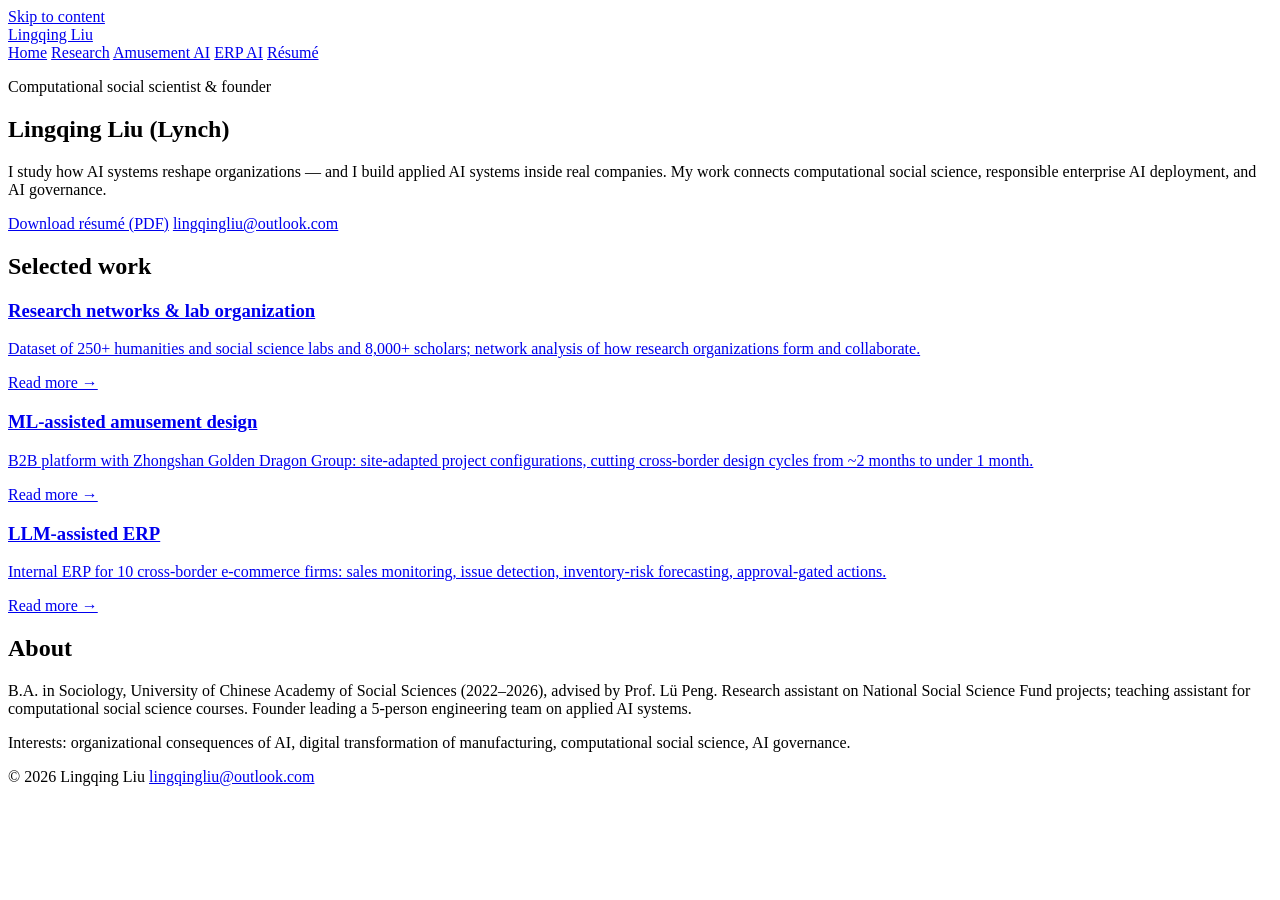
==== index.html @ f0ebb399 "Add initial HTML structure for personal website" ====
<!DOCTYPE html>
<html lang="en">
<head>
  <meta charset="utf-8" />
  <meta name="viewport" content="width=device-width, initial-scale=1" />
  <title>Lingqing Liu — Research & Applied AI</title>
  <meta name="description" content="Lingqing Liu (Lynch) — computational social scientist and founder working on AI governance, organizational consequences of AI, and applied AI systems." />
  <link rel="canonical" href="https://lynchliu-lingqing.github.io/resume/" />
  <meta property="og:type" content="website" />
  <meta property="og:title" content="Lingqing Liu — Research & Applied AI" />
  <meta property="og:description" content="Computational social scientist and founder. AI governance, organizational consequences of AI, applied AI systems." />
  <meta property="og:image" content="https://lynchliu-lingqing.github.io/resume/assets/social-card.png" />
  <meta name="twitter:card" content="summary_large_image" />
  <link rel="icon" type="image/svg+xml" href="assets/favicon.svg" />
  <link rel="stylesheet" href="site.css" />
  <script type="application/ld+json">
  {
    "@context": "https://schema.org",
    "@type": "Person",
    "name": "Lingqing Liu",
    "alternateName": "Lynch",
    "jobTitle": "Computational Social Scientist & Founder",
    "email": "mailto:lingqingliu@outlook.com",
    "url": "https://lynchliu-lingqing.github.io/resume/"
  }
  </script>
</head>
<body>
  <a class="skip-link" href="#main">Skip to content</a>
  <header class="site-header">
    <div class="wrap header-inner">
      <a class="brand" href="./">Lingqing Liu</a>
      <nav class="site-nav" aria-label="Primary">
        <a href="./">Home</a>
        <a href="work/research-networks/">Research</a>
        <a href="work/amusement/">Amusement AI</a>
        <a href="work/erp/">ERP AI</a>
        <a href="assets/Lingqing_Liu_resume.pdf">Résumé</a>
      </nav>
    </div>
  </header>
  <main id="main">
    <section class="hero wrap">
      <p class="kicker">Computational social scientist &amp; founder</p>
      <h1>Lingqing Liu <span class="aka">(Lynch)</span></h1>
      <p class="lede">I study how AI systems reshape organizations — and I build applied AI systems inside real companies. My work connects computational social science, responsible enterprise AI deployment, and AI governance.</p>
      <div class="cta-row">
        <a class="btn" href="assets/Lingqing_Liu_resume.pdf">Download résumé (PDF)</a>
        <a class="btn ghost" href="mailto:lingqingliu@outlook.com">lingqingliu@outlook.com</a>
      </div>
    </section>
    <section class="wrap section">
      <h2>Selected work</h2>
      <div class="cards">
        <a class="card" href="work/research-networks/">
          <h3>Research networks &amp; lab organization</h3>
          <p>Dataset of 250+ humanities and social science labs and 8,000+ scholars; network analysis of how research organizations form and collaborate.</p>
          <span class="card-link">Read more →</span>
        </a>
        <a class="card" href="work/amusement/">
          <h3>ML-assisted amusement design</h3>
          <p>B2B platform with Zhongshan Golden Dragon Group: site-adapted project configurations, cutting cross-border design cycles from ~2 months to under 1 month.</p>
          <span class="card-link">Read more →</span>
        </a>
        <a class="card" href="work/erp/">
          <h3>LLM-assisted ERP</h3>
          <p>Internal ERP for 10 cross-border e-commerce firms: sales monitoring, issue detection, inventory-risk forecasting, approval-gated actions.</p>
          <span class="card-link">Read more →</span>
        </a>
      </div>
    </section>
    <section class="wrap section">
      <h2>About</h2>
      <p>B.A. in Sociology, University of Chinese Academy of Social Sciences (2022–2026), advised by Prof. Lü Peng. Research assistant on National Social Science Fund projects; teaching assistant for computational social science courses. Founder leading a 5-person engineering team on applied AI systems.</p>
      <p>Interests: organizational consequences of AI, digital transformation of manufacturing, computational social science, AI governance.</p>
    </section>
  </main>
  <footer class="site-footer">
    <div class="wrap footer-inner">
      <span>© 2026 Lingqing Liu</span>
      <span><a href="mailto:lingqingliu@outlook.com">lingqingliu@outlook.com</a></span>
    </div>
  </footer>
  <script src="nav.js"></script>
</body>
</html>
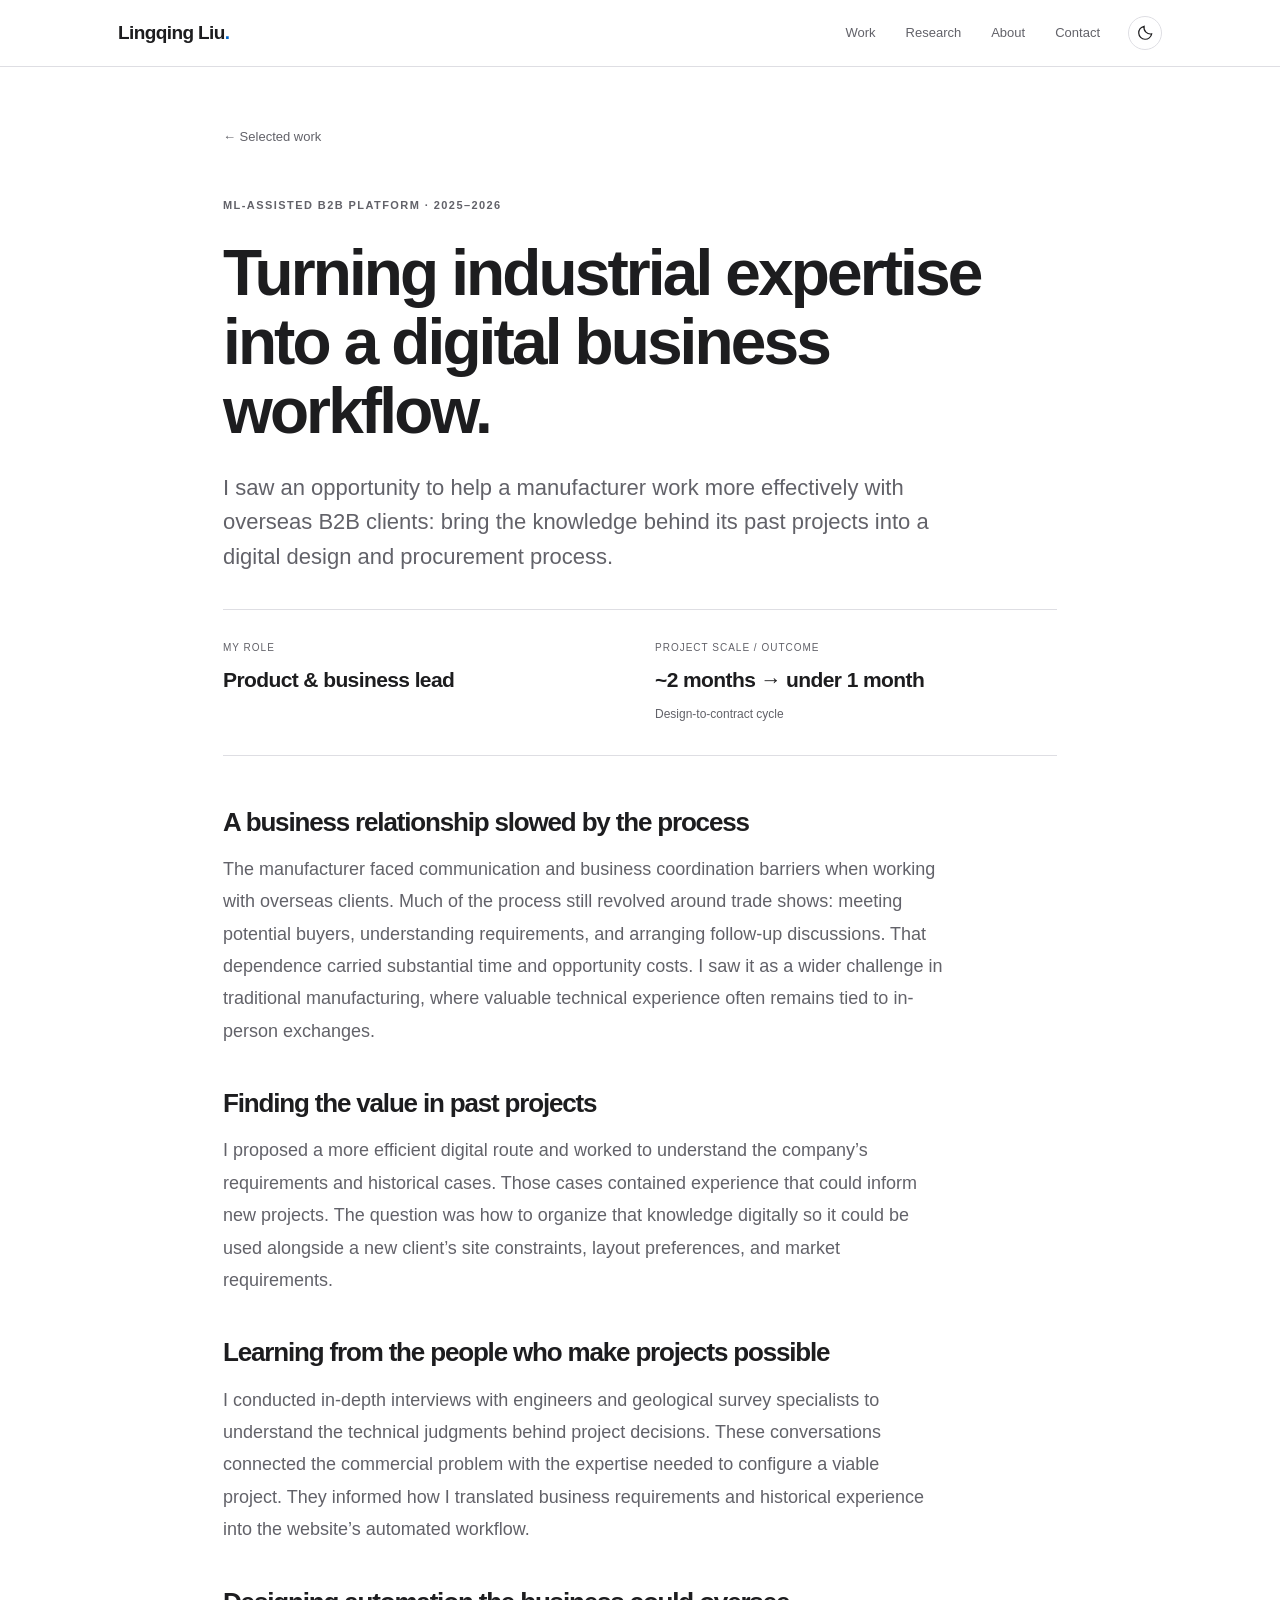
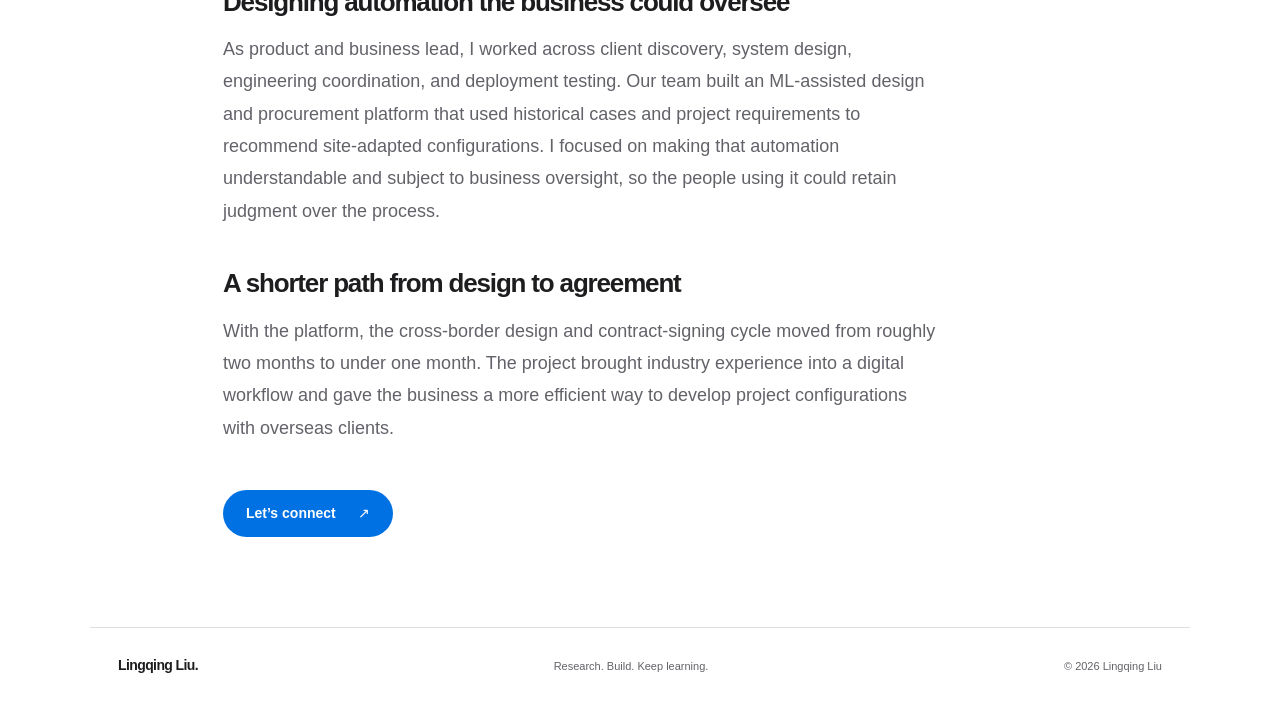
==== commit d8538497: "Redesign: overwrite root index.html, site.css, nav.js" ====
--- a/index.html
+++ b/index.html
@@ -1,86 +1 @@
-<!DOCTYPE html>
-<html lang="en">
-<head>
-  <meta charset="utf-8" />
-  <meta name="viewport" content="width=device-width, initial-scale=1" />
-  <title>Lingqing Liu — Research & Applied AI</title>
-  <meta name="description" content="Lingqing Liu (Lynch) — computational social scientist and founder working on AI governance, organizational consequences of AI, and applied AI systems." />
-  <link rel="canonical" href="https://lynchliu-lingqing.github.io/resume/" />
-  <meta property="og:type" content="website" />
-  <meta property="og:title" content="Lingqing Liu — Research & Applied AI" />
-  <meta property="og:description" content="Computational social scientist and founder. AI governance, organizational consequences of AI, applied AI systems." />
-  <meta property="og:image" content="https://lynchliu-lingqing.github.io/resume/assets/social-card.png" />
-  <meta name="twitter:card" content="summary_large_image" />
-  <link rel="icon" type="image/svg+xml" href="assets/favicon.svg" />
-  <link rel="stylesheet" href="site.css" />
-  <script type="application/ld+json">
-  {
-    "@context": "https://schema.org",
-    "@type": "Person",
-    "name": "Lingqing Liu",
-    "alternateName": "Lynch",
-    "jobTitle": "Computational Social Scientist & Founder",
-    "email": "mailto:lingqingliu@outlook.com",
-    "url": "https://lynchliu-lingqing.github.io/resume/"
-  }
-  </script>
-</head>
-<body>
-  <a class="skip-link" href="#main">Skip to content</a>
-  <header class="site-header">
-    <div class="wrap header-inner">
-      <a class="brand" href="./">Lingqing Liu</a>
-      <nav class="site-nav" aria-label="Primary">
-        <a href="./">Home</a>
-        <a href="work/research-networks/">Research</a>
-        <a href="work/amusement/">Amusement AI</a>
-        <a href="work/erp/">ERP AI</a>
-        <a href="assets/Lingqing_Liu_resume.pdf">Résumé</a>
-      </nav>
-    </div>
-  </header>
-  <main id="main">
-    <section class="hero wrap">
-      <p class="kicker">Computational social scientist &amp; founder</p>
-      <h1>Lingqing Liu <span class="aka">(Lynch)</span></h1>
-      <p class="lede">I study how AI systems reshape organizations — and I build applied AI systems inside real companies. My work connects computational social science, responsible enterprise AI deployment, and AI governance.</p>
-      <div class="cta-row">
-        <a class="btn" href="assets/Lingqing_Liu_resume.pdf">Download résumé (PDF)</a>
-        <a class="btn ghost" href="mailto:lingqingliu@outlook.com">lingqingliu@outlook.com</a>
-      </div>
-    </section>
-    <section class="wrap section">
-      <h2>Selected work</h2>
-      <div class="cards">
-        <a class="card" href="work/research-networks/">
-          <h3>Research networks &amp; lab organization</h3>
-          <p>Dataset of 250+ humanities and social science labs and 8,000+ scholars; network analysis of how research organizations form and collaborate.</p>
-          <span class="card-link">Read more →</span>
-        </a>
-        <a class="card" href="work/amusement/">
-          <h3>ML-assisted amusement design</h3>
-          <p>B2B platform with Zhongshan Golden Dragon Group: site-adapted project configurations, cutting cross-border design cycles from ~2 months to under 1 month.</p>
-          <span class="card-link">Read more →</span>
-        </a>
-        <a class="card" href="work/erp/">
-          <h3>LLM-assisted ERP</h3>
-          <p>Internal ERP for 10 cross-border e-commerce firms: sales monitoring, issue detection, inventory-risk forecasting, approval-gated actions.</p>
-          <span class="card-link">Read more →</span>
-        </a>
-      </div>
-    </section>
-    <section class="wrap section">
-      <h2>About</h2>
-      <p>B.A. in Sociology, University of Chinese Academy of Social Sciences (2022–2026), advised by Prof. Lü Peng. Research assistant on National Social Science Fund projects; teaching assistant for computational social science courses. Founder leading a 5-person engineering team on applied AI systems.</p>
-      <p>Interests: organizational consequences of AI, digital transformation of manufacturing, computational social science, AI governance.</p>
-    </section>
-  </main>
-  <footer class="site-footer">
-    <div class="wrap footer-inner">
-      <span>© 2026 Lingqing Liu</span>
-      <span><a href="mailto:lingqingliu@outlook.com">lingqingliu@outlook.com</a></span>
-    </div>
-  </footer>
-  <script src="nav.js"></script>
-</body>
-</html>
+<!doctype html><html lang="en"><head><meta charset="utf-8"><meta name="viewport" content="width=device-width,initial-scale=1"><meta name="color-scheme" content="light dark"><title>Turning industrial expertise into a digital business workflow. — Lingqing Liu</title><meta name="description" content="I saw an opportunity to help a manufacturer work more effectively with overseas B2B clients: bring the knowledge behind its past projects into a digital design and procurement process."><meta property="og:title" content="Turning industrial expertise into a digital business workflow. — Lingqing Liu"><meta property="og:description" content="I saw an opportunity to help a manufacturer work more effectively with overseas B2B clients: bring the knowledge behind its past projects into a digital design and procurement process."><meta property="og:type" content="website"><meta property="og:image" content="../../assets/social-card.png"><link rel="icon" href="../../assets/favicon.svg" type="image/svg+xml"><link rel="stylesheet" href="../../site.css"><script src="../../nav.js" defer></script></head><body><a class="skip" href="#main">Skip to content</a><header class="topbar"><nav class="nav-shell" aria-label="Main navigation"><a class="brand" href="../../index.html">Lingqing Liu<span class="brand-dot">.</span></a><div class="nav-links"><a href="../../index.html#work">Work</a><a href="../../index.html#research">Research</a><a href="../../index.html#about">About</a><a href="../../index.html#contact">Contact</a></div><button class="theme-toggle" type="button" aria-label="Switch to dark theme" aria-pressed="false" hidden><svg viewBox="0 0 24 24" fill="none" stroke="currentColor" stroke-width="1.6" aria-hidden="true"><path d="M20.9 13.2A8.7 8.7 0 0 1 10.8 3.1 8.7 8.7 0 1 0 20.9 13.2Z"/></svg></button></nav></header><main id="main" class="case-main wrap"><a class="back-link" href="../../index.html#work">← Selected work</a><p class="eyebrow">ML-ASSISTED B2B PLATFORM · 2025–2026</p><h1>Turning industrial expertise into a digital business workflow.</h1><p class="case-lede">I saw an opportunity to help a manufacturer work more effectively with overseas B2B clients: bring the knowledge behind its past projects into a digital design and procurement process.</p><div class="case-stats"><div><span>MY ROLE</span><strong>Product & business lead</strong></div><div><span>PROJECT SCALE / OUTCOME</span><strong>~2 months → under 1 month</strong><small>Design-to-contract cycle</small></div></div><div class="case-body"><section><h2>A business relationship slowed by the process</h2><p>The manufacturer faced communication and business coordination barriers when working with overseas clients. Much of the process still revolved around trade shows: meeting potential buyers, understanding requirements, and arranging follow-up discussions. That dependence carried substantial time and opportunity costs. I saw it as a wider challenge in traditional manufacturing, where valuable technical experience often remains tied to in-person exchanges.</p></section><section><h2>Finding the value in past projects</h2><p>I proposed a more efficient digital route and worked to understand the company’s requirements and historical cases. Those cases contained experience that could inform new projects. The question was how to organize that knowledge digitally so it could be used alongside a new client’s site constraints, layout preferences, and market requirements.</p></section><section><h2>Learning from the people who make projects possible</h2><p>I conducted in-depth interviews with engineers and geological survey specialists to understand the technical judgments behind project decisions. These conversations connected the commercial problem with the expertise needed to configure a viable project. They informed how I translated business requirements and historical experience into the website’s automated workflow.</p></section><section><h2>Designing automation the business could oversee</h2><p>As product and business lead, I worked across client discovery, system design, engineering coordination, and deployment testing. Our team built an ML-assisted design and procurement platform that used historical cases and project requirements to recommend site-adapted configurations. I focused on making that automation understandable and subject to business oversight, so the people using it could retain judgment over the process.</p></section><section><h2>A shorter path from design to agreement</h2><p>With the platform, the cross-border design and contract-signing cycle moved from roughly two months to under one month. The project brought industry experience into a digital workflow and gave the business a more efficient way to develop project configurations with overseas clients.</p></section></div><a class="button primary" href="../../index.html#contact">Let’s connect <span aria-hidden="true">↗</span></a></main><footer class="footer wrap"><a class="brand" href="../../index.html">Lingqing Liu.</a><span>Research. Build. Keep learning.</span><span>© 2026 Lingqing Liu</span></footer></body></html>
--- a/site.css
+++ b/site.css
@@ -0,0 +1,172 @@
+/* 个人网站基础样式 · 极简无衬线体系：黑白基调，靠留白分区，不用分隔线。改风格 = 只改下面的 :root 变量 */
+:root {
+  --bg: #fafbfc;
+  --text: #0c0d10;
+  --muted: #5e5f66;
+  --light: #8a8b90;
+  --fill: rgba(12, 13, 16, .04);
+  --fill-strong: rgba(12, 13, 16, .07);
+  --link: var(--text);
+  --link-underline: rgba(12, 13, 16, .3);
+  --link-underline-hover: var(--text);
+  --code-bg: #f1f2f4;
+  --invert-bg: #0c0d10;
+  --invert-text: #fafbfc;
+  --max: 760px;
+  --sans: "Inter", ui-sans-serif, -apple-system, BlinkMacSystemFont, "PingFang SC", "Microsoft YaHei", sans-serif;
+  color-scheme: light;
+}
+:root[data-theme="dark"] {
+  --bg: #000;
+  --text: #f2f2f3;
+  --muted: #9a9a9e;
+  --light: #737377;
+  --fill: rgba(255, 255, 255, .06);
+  --fill-strong: rgba(255, 255, 255, .1);
+  --link: var(--text);
+  --link-underline: rgba(255, 255, 255, .32);
+  --link-underline-hover: var(--text);
+  --code-bg: #131315;
+  --invert-bg: #f2f2f3;
+  --invert-text: #0c0d10;
+  color-scheme: dark;
+}
+* { box-sizing: border-box; }
+html { scroll-behavior: smooth; scroll-padding-top: 88px; }
+body {
+  margin: 0; color: var(--text); background: var(--bg);
+  font-family: var(--sans); font-size: 17px; line-height: 1.75;
+  -webkit-font-smoothing: antialiased; text-rendering: optimizeLegibility;
+  transition: background-color 180ms ease, color 180ms ease;
+}
+.site { max-width: var(--max); margin: 0 auto; padding: 64px 22px 96px; }
+
+h1, h2, h3, h4 { margin: 0; line-height: 1.28; font-weight: 700; letter-spacing: -0.01em; }
+h1 { margin-bottom: 26px; font-size: 40px; }
+h2 { margin-top: 76px; margin-bottom: 24px; font-size: 24px; }
+h3 { margin-top: 30px; margin-bottom: 8px; font-size: 17px; }
+p { margin: 0 0 18px; }
+ul, ol { margin: 0 0 22px 1.35em; padding: 0; }
+li { margin: 8px 0; padding-left: 2px; }
+a {
+  color: var(--link); text-decoration-line: underline; text-decoration-thickness: 1px;
+  text-underline-offset: 3px; text-decoration-color: var(--link-underline);
+  transition: text-decoration-color 140ms ease;
+}
+a:hover { text-decoration-color: var(--link-underline-hover); }
+.meta { color: var(--muted); }
+.small { color: var(--light); font-size: 14.5px; }
+.kicker { color: var(--light); font-size: 13px; font-weight: 600; letter-spacing: 2px; margin: 0 0 16px; }
+
+/* 联系按钮（首页）：实心反色胶囊，不用描边 */
+.contact-row { display: flex; gap: 12px; flex-wrap: wrap; align-items: center; margin: 30px 0 8px; }
+.contact-btn {
+  display: inline-flex; align-items: center; gap: 8px; padding: 10px 20px;
+  border: none; border-radius: 999px;
+  font-size: 14px; font-weight: 600; text-decoration: none; cursor: pointer;
+  transition: opacity 160ms ease, background-color 160ms ease;
+}
+.contact-btn--dark { background: var(--invert-bg); color: var(--invert-text); }
+.contact-btn--dark:hover { opacity: .82; color: var(--invert-text); }
+.contact-btn--light { background: var(--fill); color: var(--text); }
+.contact-btn--light:hover { background: var(--fill-strong); color: var(--text); }
+
+/* 卡片列表（服务/产品/工具）：无边框，靠留白 + 悬浮底色分区 */
+.cards { display: grid; grid-template-columns: 1fr 1fr; gap: 20px; margin: 8px 0 10px; }
+@media (max-width: 620px) { .cards { grid-template-columns: 1fr; } }
+.card {
+  display: flex; flex-direction: column; gap: 6px; padding: 22px 20px;
+  border-radius: 14px; text-decoration: none;
+  color: var(--text); background: var(--fill);
+  transition: background-color 160ms ease, transform 160ms ease;
+}
+.card:hover { background: var(--fill-strong); transform: translateY(-1px); color: var(--text); }
+
+.cards--lines { display: block; }
+.cards--lines .card {
+  display: block; padding: 22px 2px; border-radius: 0; background: transparent;
+  border-bottom: 1px solid var(--fill-strong);
+}
+.cards--lines .card:last-child { border-bottom: none; }
+.cards--lines .card:hover { background: transparent; transform: none; }
+.cards--lines .card .t { display: block; margin-top: 2px; }
+.cards--lines .card .d { margin-top: 6px; }
+.card .no { font-size: 12px; letter-spacing: 1.5px; color: var(--light); font-weight: 700; }
+.card .t { font-size: 18px; font-weight: 700; }
+.card .d { font-size: 14.5px; color: var(--muted); line-height: 1.65; margin: 0; }
+.card .aud { font-size: 12.5px; color: var(--light); margin-top: 4px; }
+.card .go {
+  display: inline-flex; align-items: center; gap: 3px; font-size: 13px; font-weight: 600;
+  color: var(--text); text-decoration: none; margin-top: auto; padding-top: 6px;
+  transition: gap 140ms ease;
+}
+.card:hover .go { gap: 7px; }
+
+/* 行式列表（产品页 / 首页精选）：靠间距分区，不用分隔线 */
+.rowitem { padding: 20px 0; border-bottom: 1px solid var(--fill-strong); }
+.rowitem:last-child { border-bottom: none; }
+.rowitem h3 { margin: 0 0 4px; display: flex; align-items: center; gap: 8px; }
+.rowitem p { margin: 0; color: var(--muted); font-size: 15.5px; }
+.ext {
+  display: inline-flex; align-items: center; justify-content: center;
+  width: 22px; height: 22px; border-radius: 50%;
+  color: var(--light); background: var(--fill); text-decoration: none; font-size: 13px;
+  transition: background-color 140ms ease, color 140ms ease, transform 140ms ease;
+}
+.ext:hover { color: var(--text); background: var(--fill-strong); transform: translateY(-1px); text-decoration: none; }
+.more-link {
+  display: inline-flex; align-items: center; gap: 3px; margin-top: 14px;
+  font-size: 14px; font-weight: 600; color: var(--text); text-decoration: none;
+  transition: gap 140ms ease;
+}
+.more-link:hover { gap: 7px; color: var(--text); }
+
+.quote { margin: 30px 0; padding: 0; font-size: 21px; font-weight: 600; color: var(--text); letter-spacing: -0.01em; }
+
+/* 标签切换（博客页：动态 / 沉思） */
+.tabs { display: flex; gap: 6px; margin: 4px 0 30px; }
+.tab-btn {
+  border: none; border-radius: 999px; padding: 8px 18px; cursor: pointer;
+  background: transparent; color: var(--muted); font-size: 14.5px; font-weight: 600;
+  font-family: inherit; transition: background-color 140ms ease, color 140ms ease;
+}
+.tab-btn:hover { color: var(--text); background: var(--fill); }
+.tab-btn.on { color: var(--invert-text); background: var(--invert-bg); }
+.tab-btn.on:hover { color: var(--invert-text); background: var(--invert-bg); }
+
+.reflect-item { padding: 18px 0; border-bottom: 1px solid var(--fill-strong); }
+.reflect-item:last-child { border-bottom: none; }
+.reflect-item .small { margin: 0 0 6px; }
+.reflect-item p:last-child { margin: 0; }
+footer.sitefoot { margin-top: 88px; color: var(--light); font-size: 14px; line-height: 1.65; }
+
+@media (max-width: 640px) {
+  body { font-size: 16.5px; }
+  .site { padding: 48px 22px 80px; }
+  h1 { font-size: 30px; }
+  h2 { font-size: 21px; margin-top: 60px; }
+}
+
+/* ---- 模板补充：页脚 / 长文段落 ---- */
+.site-footer { margin-top: 96px; padding-top: 28px; border-top: 1px solid var(--fill-strong); }
+.intro { font-size: 19px; }
+.values li { margin: 10px 0; }
+/* Custom Apple-inspired presentation, extending the upstream starter. */
+:root{--bg:#fff;--text:#1d1d1f;--muted:#626269;--light:#68686f;--fill:#f5f5f7;--fill-strong:#e8e8ed;--accent:#0066cc;--max:1100px;--sans:-apple-system,BlinkMacSystemFont,"Helvetica Neue","PingFang SC",sans-serif;--surface:#fff;--nav:rgba(255,255,255,.86);--border:#dedee3}
+:root[data-theme="dark"]{--bg:#000;--text:#f5f5f7;--muted:#aaaab2;--light:#aaaab2;--fill:#151517;--fill-strong:#29292d;--accent:#6db3ff;--surface:#202023;--nav:rgba(0,0,0,.86);--border:#36363a}
+body{font-size:17px;line-height:1.65}h1,h2,h3{letter-spacing:-.045em}a{color:inherit}button{font:inherit}a,button{-webkit-tap-highlight-color:transparent}a:focus-visible,button:focus-visible{outline:3px solid var(--accent);outline-offset:6px}button[hidden]{display:none}.wrap{max-width:var(--max);margin-inline:auto;padding-inline:28px}.skip{position:fixed;left:16px;top:-80px;z-index:100;background:var(--bg);padding:12px}.skip:focus{top:12px}.topbar{position:sticky;top:0;z-index:50;background:var(--nav);backdrop-filter:blur(22px);-webkit-backdrop-filter:blur(22px);border-bottom:1px solid var(--border)}.nav-shell{max-width:var(--max);margin:auto;padding:0 28px;min-height:66px;display:flex;align-items:center;gap:28px}.brand{text-decoration:none;font-size:19px;font-weight:650;letter-spacing:-.6px;white-space:nowrap}.brand-dot{color:var(--accent)}.nav-links{margin-left:auto;display:flex;gap:30px}.nav-links a{font-size:13px;text-decoration:none;color:var(--muted)}.nav-links a:hover{color:var(--accent)}.theme-toggle{display:grid;place-items:center;border:1px solid var(--border);background:none;color:var(--text);border-radius:50%;width:34px;height:34px;padding:7px;cursor:pointer;flex-shrink:0}.theme-toggle svg{width:18px;height:18px}.hero{text-align:center;padding-top:90px;padding-bottom:55px}.eyebrow{font-size:11px;font-weight:650;letter-spacing:.13em;line-height:1.6;color:var(--muted);margin-bottom:24px}.hero>.eyebrow{color:var(--accent)}.hero h1{font-size:clamp(45px,5.65vw,78px);line-height:1.06;font-weight:680;margin-bottom:28px;letter-spacing:-.058em}.hero h1>span{color:var(--muted)}.hero-name{font-size:21px;font-weight:600;margin-bottom:8px;letter-spacing:-.45px}.hero-copy{font-size:20px;line-height:1.5;color:var(--muted);margin-bottom:0}.hero-actions{display:flex;align-items:center;justify-content:center;gap:27px;margin-top:30px;flex-wrap:wrap}.button{display:inline-flex;justify-content:center;align-items:center;gap:22px;border:0;border-radius:100px;padding:12px 23px;text-decoration:none;font-size:14px;font-weight:550;cursor:pointer}.primary{background:#0071e3;color:#fff}.primary:hover{background:#0065cb}.text-link{font-size:15px;color:var(--accent);text-decoration:none;font-weight:500}.text-link:hover{text-decoration:underline}.text-link span{margin-left:5px}.hero-topics{display:flex;justify-content:center;gap:28px;margin-top:66px;font-size:11px;letter-spacing:.015em;color:var(--muted)}.hero-topics span+span:before{content:'·';margin-right:28px}.work-section{background:var(--fill);padding:80px 0 62px}.section-heading{display:flex;align-items:end;justify-content:space-between;gap:40px;margin-bottom:36px}.section-heading .eyebrow{margin-bottom:15px}.section-heading h2{font-size:44px;line-height:1.12;margin:0;font-weight:650}.section-heading>p{font-size:16px;color:var(--muted);line-height:1.55;margin:0 0 4px}.feature-card{border-radius:28px;background:var(--surface);overflow:hidden;display:grid;grid-template-columns:1fr 1fr}.feature-copy{padding:44px 40px}.feature-copy .eyebrow{font-size:10px}.feature-copy h3{font-size:43px;line-height:1.08;margin:0 0 22px;font-weight:650}.feature-copy>p:not(.eyebrow){font-size:16px;color:var(--muted);max-width:390px}.inline-facts{display:flex;gap:40px;margin:28px 0}.inline-facts div{display:flex;flex-direction:column;max-width:130px}.inline-facts strong{font-size:38px;line-height:1.15;letter-spacing:-1px}.inline-facts span{font-size:12px;color:var(--muted);margin-top:6px}.workflow-art{background:#edf3fa;padding:58px 35px 30px;display:flex;flex-direction:column;justify-content:center}.art-caption{font-size:9px;letter-spacing:.13em;color:#516374;text-align:center;margin-bottom:26px}.flow-node{background:#ffffff;box-shadow:0 10px 25px #132c4710;border-radius:16px;padding:20px 17px;display:flex;gap:12px;align-items:center;color:#1d1d1f}.node-icon{display:grid;place-items:center;flex:none;width:37px;height:37px;border-radius:11px;background:#edf3fa;color:#28639e;font-size:23px}.flow-node b{display:block;font-size:14px;letter-spacing:-.2px}.flow-node small{display:block;font-size:10px;color:#626269}.node-no{margin-left:auto;color:#626269;font-size:10px}.flow-line{height:24px;border-left:1px solid #a8bcd1;align-self:center}.flow-node.approval{background:#1d1d1f;color:#fff}.approval small,.approval .node-no{color:#c5c5cc}.approval .node-icon{background:#373b3f;color:#b7d7f3}.art-note{text-align:center;font-size:10px;color:#516374;margin:24px 0 0}.project-grid{display:grid;grid-template-columns:1fr 1fr;gap:24px;margin-top:24px}.project-card{border-radius:28px;background:var(--surface);overflow:hidden}.project-copy{padding:32px 36px 36px}.project-copy .eyebrow{font-size:10px;margin-bottom:17px}.project-copy h3{font-size:33px;line-height:1.14;margin:0 0 18px}.project-copy>p:not(.eyebrow){font-size:15px;color:var(--muted);min-height:75px}.network-panel{background:#eaf0ed;height:250px;position:relative;display:grid;place-items:center;color:#61816f;overflow:hidden}.network{width:90%;height:90%}.network-panel>span{position:absolute;bottom:19px;font-size:9px;letter-spacing:.13em;color:#486051}.planning-panel{height:250px;background:#edeef4;position:relative;overflow:hidden;display:flex;align-items:center;padding:36px}.plan-grid{position:absolute;right:-30px;top:0;display:grid;grid-template-columns:repeat(3,70px);gap:13px;transform:rotate(-23deg);opacity:.6}.plan-grid i{height:70px;border-radius:15px;background:#d6d9e4;border:1px solid #c1c6d6}.plan-grid i:nth-child(3n){background:#a9b5cf}.planning-title{position:relative;line-height:1.15;letter-spacing:-1.3px;color:#3b435b;font-size:32px}.planning-title span,.planning-title b{display:block}.planning-title b{font-weight:650}.diagram-note{position:absolute;bottom:18px;left:36px;font-size:9px;letter-spacing:.04em;color:#535c72}.source-note{font-size:11px;color:var(--muted);line-height:1.6;margin:22px 0 0}.research-section{padding-top:95px;padding-bottom:95px}.publication-list{margin-top:40px}.publication-list article{display:grid;grid-template-columns:85px 1fr;gap:28px;padding:30px 0;border-top:1px solid var(--border)}.pub-year{font-size:13px;color:var(--muted);padding-top:4px}.publication-list .eyebrow{font-size:10px;margin-bottom:10px}.publication-list h3{font-size:22px;line-height:1.3;letter-spacing:-.5px;margin:0 0 10px}.publication-list h3 a{text-decoration:none}.publication-list h3 a:hover{color:var(--accent)}.publication-list p:not(.eyebrow){font-size:15px;color:var(--muted);max-width:760px;margin:0}.about-section{background:var(--fill);padding:80px 0}.about-grid{display:grid;grid-template-columns:1fr 1fr;gap:64px}.about-grid h2{font-size:40px;line-height:1.17;margin:0}.about-grid h2 span{color:var(--muted)}.about-copy p{font-size:16px;color:var(--muted)}.background-grid{margin-top:68px;display:grid;grid-template-columns:1fr 1fr 1fr;gap:32px}.background-grid>div{border-top:1px solid var(--border);padding-top:23px}.background-grid .eyebrow{font-size:10px;margin-bottom:12px}.background-grid h3{font-size:19px;letter-spacing:-.4px;margin:0 0 12px}.background-grid p{font-size:13px;color:var(--muted);margin-bottom:13px}.background-grid span{font-size:11px;color:var(--muted)}.contact-section{text-align:center;padding-block:105px}.contact-section h2{font-size:52px;line-height:1.1;margin:0 0 22px}.contact-section>p:not(.eyebrow){font-size:17px;color:var(--muted)}.contact-section .contact-note{font-size:12px!important;margin-top:22px;overflow-wrap:anywhere}.footer{display:flex;justify-content:space-between;align-items:center;gap:24px;padding-block:26px;border-top:1px solid var(--border);color:var(--muted);font-size:11px}.footer .brand{font-size:14px;color:var(--text)}.case-main{padding-top:55px;padding-bottom:90px;max-width:890px}.back-link{font-size:13px;color:var(--muted);display:inline-block;margin-bottom:50px;text-decoration:none}.case-main>h1{font-size:64px;line-height:1.08;margin:0 0 25px}.case-lede{font-size:22px;color:var(--muted);line-height:1.55;max-width:760px}.case-stats{display:grid;grid-template-columns:1fr 1fr;gap:30px;padding:30px 0;margin:35px 0 50px;border-block:1px solid var(--border)}.case-stats div{display:flex;flex-direction:column;gap:7px}.case-stats span{font-size:10px;letter-spacing:.1em;color:var(--muted)}.case-stats strong{font-size:21px;letter-spacing:-.6px}.case-stats small{font-size:12px;color:var(--muted)}.case-body{max-width:720px}.case-body h2{font-size:26px;margin:40px 0 14px}.case-body p{font-size:18px;color:var(--muted);line-height:1.8}.case-main>.button{margin-top:28px}.resume{max-width:880px;padding-block:65px}.resume-heading{display:flex;align-items:center;justify-content:space-between;gap:25px}.resume h1{font-size:52px;margin-bottom:10px}.resume h2{font-size:25px;margin:42px 0 18px;padding-top:22px;border-top:1px solid var(--border)}.resume h3{font-size:18px;margin-top:22px;letter-spacing:-.3px}.resume p,.resume li{font-size:15px}.resume .meta{font-size:13px}.resume .source-note{font-size:11px}
+@media(min-width:800px) and (prefers-reduced-motion:no-preference){.hero{animation:arrive .8s ease-out both}@keyframes arrive{from{transform:translateY(12px)}to{transform:translateY(0)}}}
+@media(max-width:900px){.feature-copy{padding:34px 28px}.workflow-art{padding:30px 22px}.flow-node{padding:17px 12px;gap:8px}.flow-node b{font-size:12px}.flow-node small{font-size:9px}.node-icon{width:30px;height:30px}.about-grid{gap:32px}.about-grid h2{font-size:34px}.section-heading h2{font-size:37px}.hero-topics{gap:15px}.hero-topics span+span:before{margin-right:15px}}
+@media(max-width:650px){.wrap{padding-inline:23px}.nav-shell{padding:12px 20px;gap:12px;flex-wrap:wrap}.brand{font-size:17px}.nav-links{order:3;width:100%;justify-content:space-between;gap:12px;margin:0}.nav-links a{font-size:12px;padding:3px 0}.theme-toggle{margin-left:auto;width:30px;height:30px}.hero{padding-top:58px;padding-bottom:35px}.hero>.eyebrow{font-size:9px;margin-bottom:22px}.hero h1{font-size:44px;letter-spacing:-.058em;margin-bottom:25px}.hero-name{font-size:16px}.hero-copy{font-size:17px}.desktop-break{display:none}.hero-actions{gap:20px;margin-top:25px}.button{font-size:13px;padding:11px 19px;gap:14px}.text-link{font-size:14px}.hero-topics{flex-wrap:wrap;gap:8px 18px;margin-top:38px;font-size:10px}.hero-topics span+span:before{display:none}.work-section{padding-top:48px;padding-bottom:38px}.section-heading{display:block;margin-bottom:27px}.section-heading h2{font-size:34px}.section-heading>p{margin-top:16px;font-size:14px}.feature-card{grid-template-columns:1fr;border-radius:23px}.feature-copy{padding:30px 27px}.feature-copy h3{font-size:39px}.feature-copy .eyebrow{font-size:9px}.feature-copy>p:not(.eyebrow){font-size:15px}.inline-facts{gap:38px}.workflow-art{padding:30px 28px}.flow-node{padding:18px 16px;gap:12px}.flow-node b{font-size:13px}.flow-node small{font-size:9px}.node-icon{width:34px;height:34px}.project-grid{grid-template-columns:1fr;gap:20px;margin-top:20px}.project-copy{padding:28px}.project-copy>p:not(.eyebrow){min-height:0}.network-panel,.planning-panel{height:220px}.research-section{padding-block:55px}.publication-list{margin-top:28px}.publication-list article{grid-template-columns:1fr;gap:9px;padding:25px 0}.publication-list h3{font-size:21px}.publication-list .eyebrow{font-size:9px}.publication-list p:not(.eyebrow){font-size:14px}.about-section{padding-block:50px}.about-grid{grid-template-columns:1fr;gap:27px}.about-grid h2{font-size:34px}.about-copy p{font-size:15px}.background-grid{grid-template-columns:1fr;margin-top:40px;gap:27px}.contact-section{padding-block:65px}.contact-section h2{font-size:37px}.contact-section>p:not(.eyebrow){font-size:15px}.footer{flex-wrap:wrap;gap:12px;font-size:10px}.footer>span:last-child{width:100%}.case-main{padding-top:32px}.back-link{margin-bottom:32px}.case-main>h1{font-size:43px}.case-lede{font-size:19px}.case-stats{grid-template-columns:1fr;gap:24px}.case-body p{font-size:16px}.case-body h2{font-size:24px}.resume{padding-block:35px}.resume-heading{display:block}.resume h1{font-size:43px}.print-button{margin-block:10px 20px}}
+@media(prefers-reduced-motion:reduce){html{scroll-behavior:auto}*,*:before,*:after{animation:none!important;transition:none!important}}
+@media print{html,body{background:white!important;color:#111!important;font-size:10pt}.topbar,.skip,.footer,.print-button{display:none!important}.resume{padding:0;max-width:none}.resume h1{font-size:28pt}.resume h2{font-size:15pt;margin:18px 0 9px;padding-top:10px;break-after:avoid}.resume h3{font-size:11pt;break-after:avoid}.resume p,.resume li{font-size:10pt;color:#222}.resume .eyebrow,.resume .meta{color:#444}.resume-heading p{margin-bottom:8px}.resume a{color:#111}.resume section{break-inside:auto}@page{size:A4;margin:15mm}}
+
+.resume-tools{display:flex;flex-direction:column;align-items:center;gap:12px;flex-shrink:0}.resume-tools .print-button{background:none;border:0;cursor:pointer;padding:0;font:inherit;font-size:12px}@media(max-width:650px){.resume-tools{align-items:flex-start;margin:18px 0}}@media print{.resume-tools{display:none!important}}
+
+/* Featured B2B outcome: preserve complete units at narrow widths. */
+.feature-copy .inline-facts{gap:24px}.feature-copy .inline-facts div{max-width:165px}.feature-copy .inline-facts strong{font-size:28px;white-space:nowrap}
+
+.hero .literary-heading{font-size:clamp(42px,5.3vw,74px);margin-bottom:18px}.quote-credit{font-size:13px;color:var(--muted);margin-bottom:36px}.quote-credit a{text-decoration:none}.quote-credit a:hover{text-decoration:underline}.quote-credit cite{font-style:italic}@media(max-width:650px){.hero .literary-heading{font-size:42px}.quote-credit{font-size:11px;margin-bottom:29px}}
+
+/* Editorial case narrative replaces the conceptual workflow. */
+.project-story{background:#edf3fa;padding:44px 38px;display:flex;flex-direction:column;justify-content:center;color:#1d1d1f}.project-story .eyebrow{font-size:10px;color:#516374;margin-bottom:19px}.project-story h3{font-size:30px;line-height:1.15;margin:0 0 23px;letter-spacing:-.8px}.project-story>p:not(.eyebrow){font-size:15px;line-height:1.75;color:#425164;margin:0 0 18px}.project-story>p:last-child{margin-bottom:0}[data-theme="dark"] .project-story{background:#182431;color:#f5f5f7}[data-theme="dark"] .project-story .eyebrow,[data-theme="dark"] .project-story>p:not(.eyebrow){color:#c0ccd9}@media(max-width:900px){.project-story{padding:32px 26px}.project-story h3{font-size:27px}.project-story>p:not(.eyebrow){font-size:14px}}@media(max-width:650px){.project-story{padding:30px 27px}.project-story h3{font-size:29px}}
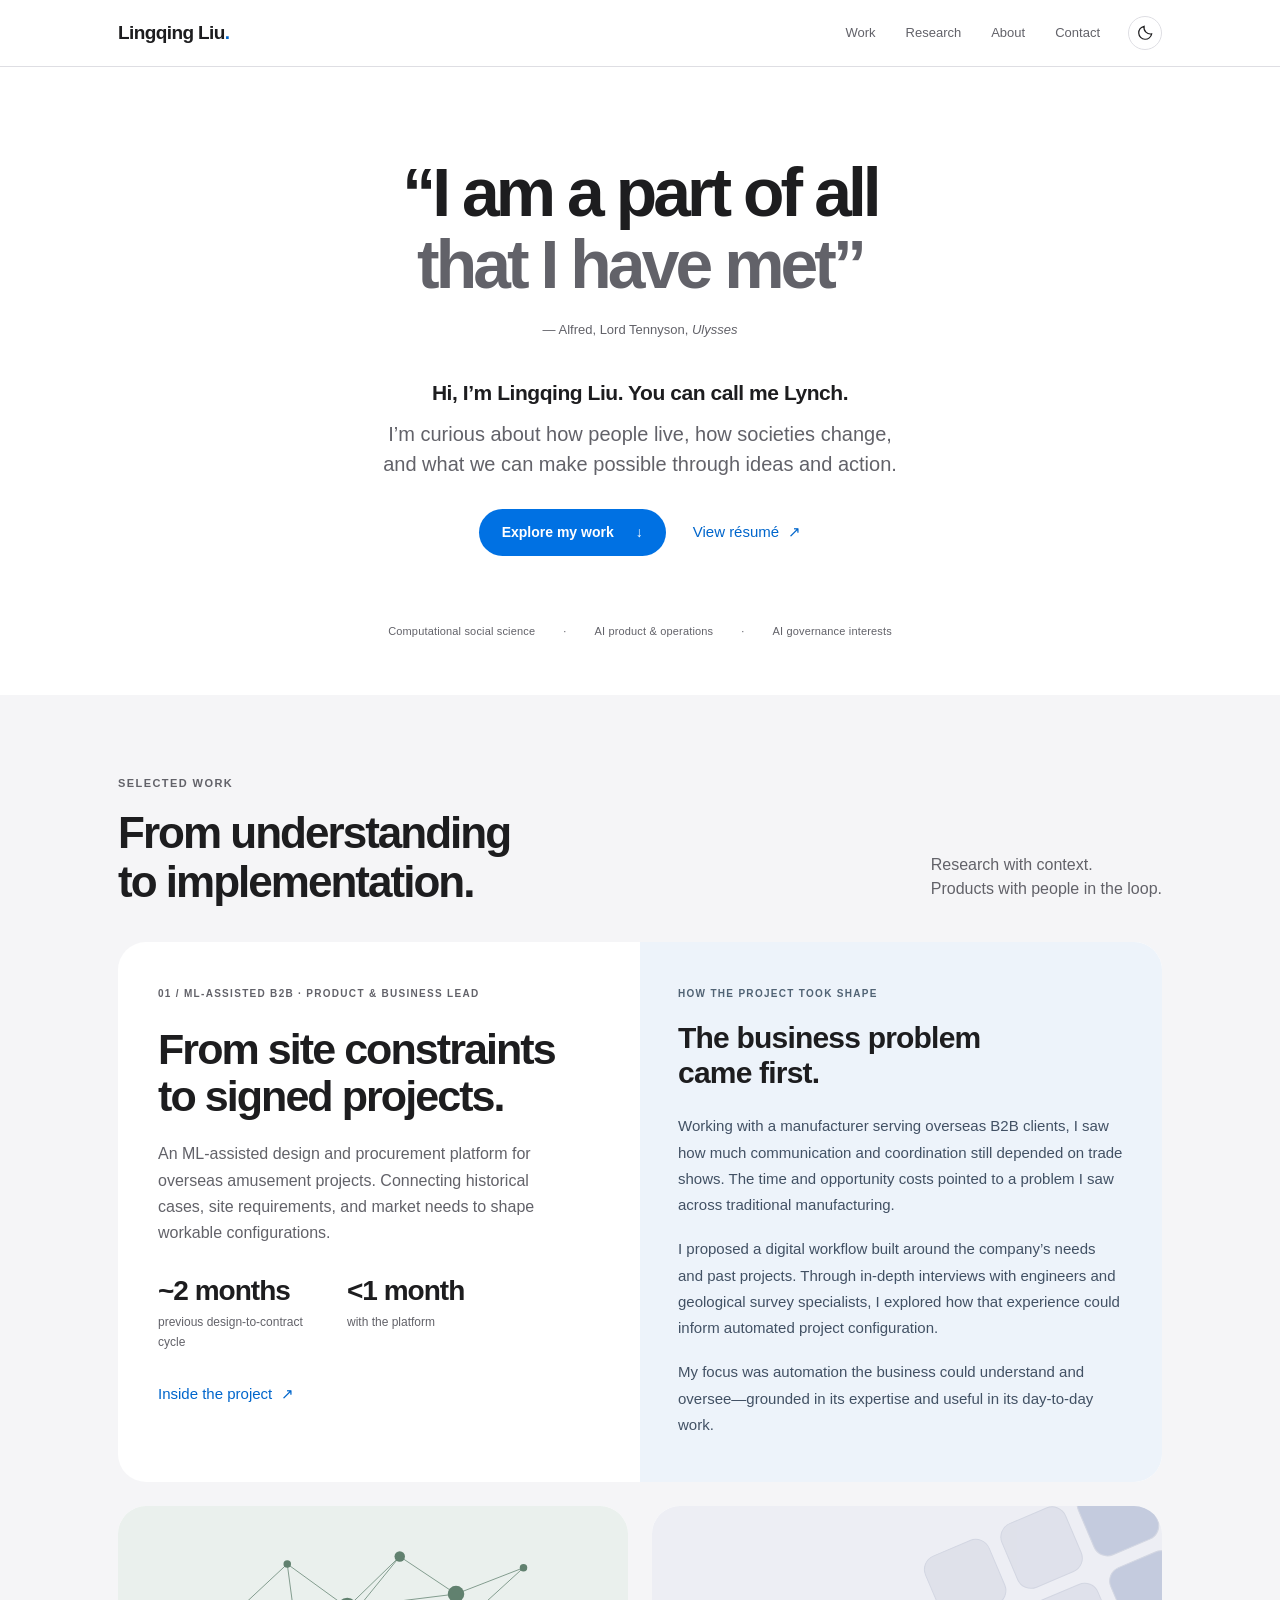
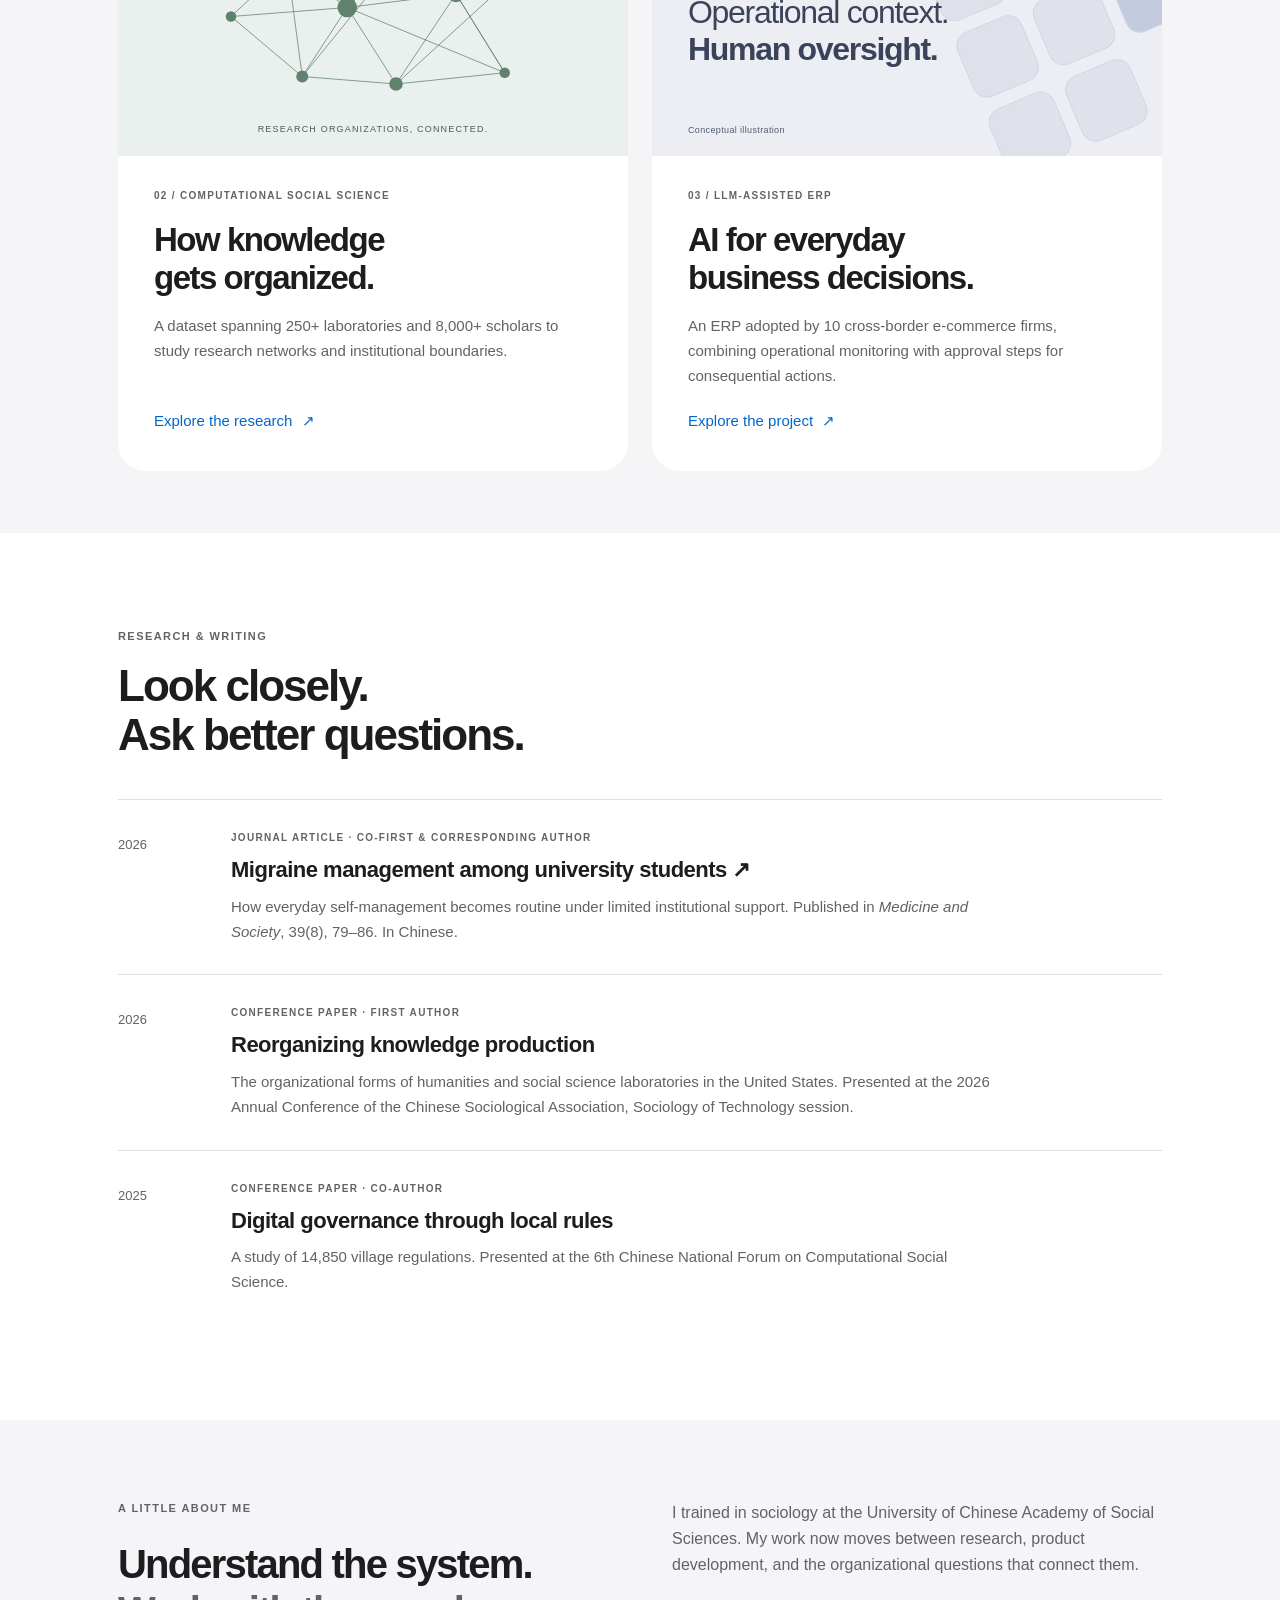
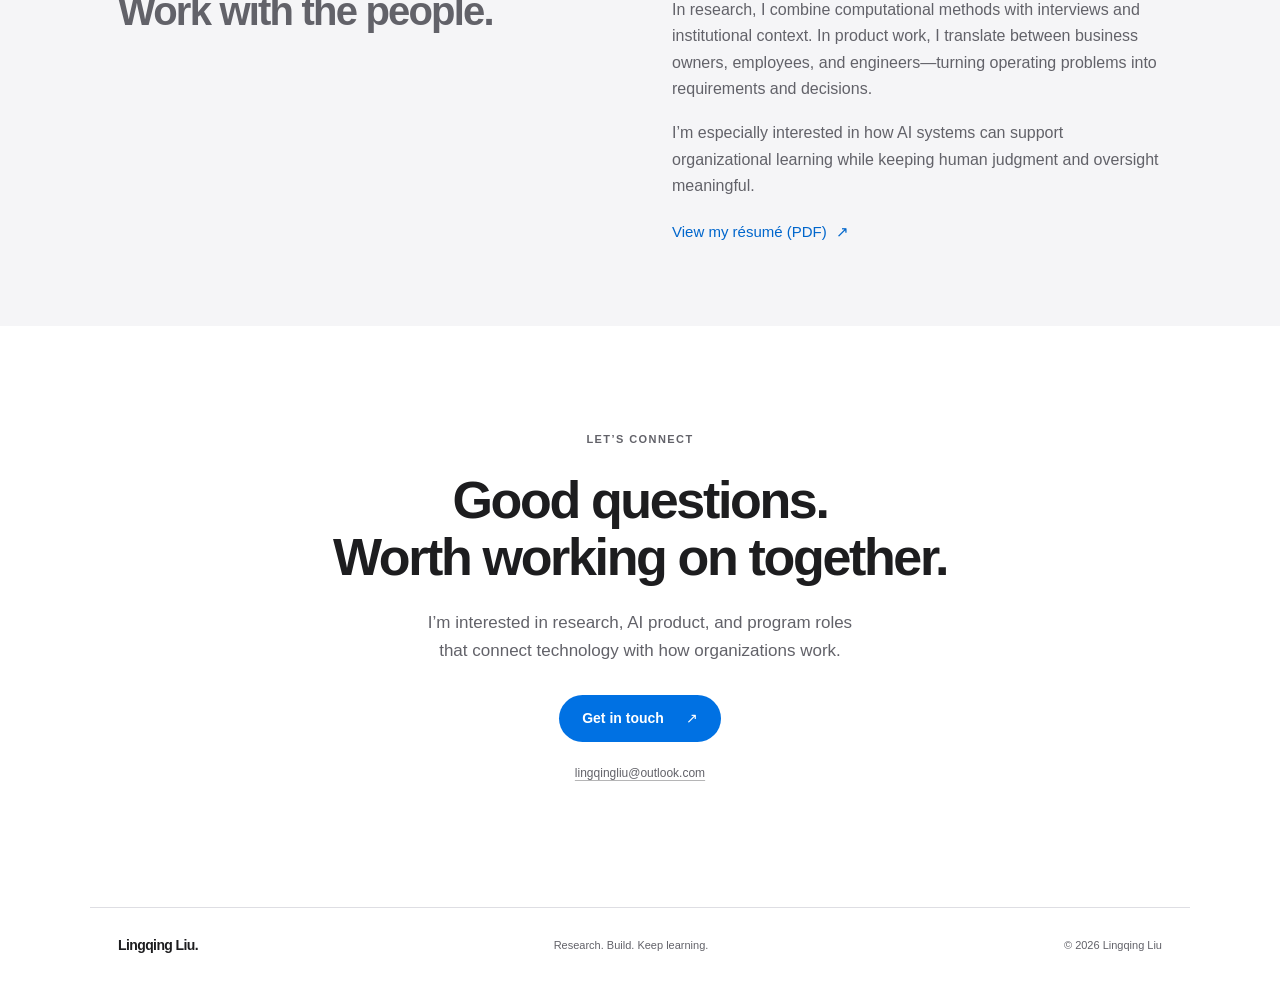
==== commit dbf5aa85: "Fix: restore redesigned root index.html" ====
--- a/index.html
+++ b/index.html
@@ -1 +1,10 @@
-<!doctype html><html lang="en"><head><meta charset="utf-8"><meta name="viewport" content="width=device-width,initial-scale=1"><meta name="color-scheme" content="light dark"><title>Turning industrial expertise into a digital business workflow. — Lingqing Liu</title><meta name="description" content="I saw an opportunity to help a manufacturer work more effectively with overseas B2B clients: bring the knowledge behind its past projects into a digital design and procurement process."><meta property="og:title" content="Turning industrial expertise into a digital business workflow. — Lingqing Liu"><meta property="og:description" content="I saw an opportunity to help a manufacturer work more effectively with overseas B2B clients: bring the knowledge behind its past projects into a digital design and procurement process."><meta property="og:type" content="website"><meta property="og:image" content="../../assets/social-card.png"><link rel="icon" href="../../assets/favicon.svg" type="image/svg+xml"><link rel="stylesheet" href="../../site.css"><script src="../../nav.js" defer></script></head><body><a class="skip" href="#main">Skip to content</a><header class="topbar"><nav class="nav-shell" aria-label="Main navigation"><a class="brand" href="../../index.html">Lingqing Liu<span class="brand-dot">.</span></a><div class="nav-links"><a href="../../index.html#work">Work</a><a href="../../index.html#research">Research</a><a href="../../index.html#about">About</a><a href="../../index.html#contact">Contact</a></div><button class="theme-toggle" type="button" aria-label="Switch to dark theme" aria-pressed="false" hidden><svg viewBox="0 0 24 24" fill="none" stroke="currentColor" stroke-width="1.6" aria-hidden="true"><path d="M20.9 13.2A8.7 8.7 0 0 1 10.8 3.1 8.7 8.7 0 1 0 20.9 13.2Z"/></svg></button></nav></header><main id="main" class="case-main wrap"><a class="back-link" href="../../index.html#work">← Selected work</a><p class="eyebrow">ML-ASSISTED B2B PLATFORM · 2025–2026</p><h1>Turning industrial expertise into a digital business workflow.</h1><p class="case-lede">I saw an opportunity to help a manufacturer work more effectively with overseas B2B clients: bring the knowledge behind its past projects into a digital design and procurement process.</p><div class="case-stats"><div><span>MY ROLE</span><strong>Product & business lead</strong></div><div><span>PROJECT SCALE / OUTCOME</span><strong>~2 months → under 1 month</strong><small>Design-to-contract cycle</small></div></div><div class="case-body"><section><h2>A business relationship slowed by the process</h2><p>The manufacturer faced communication and business coordination barriers when working with overseas clients. Much of the process still revolved around trade shows: meeting potential buyers, understanding requirements, and arranging follow-up discussions. That dependence carried substantial time and opportunity costs. I saw it as a wider challenge in traditional manufacturing, where valuable technical experience often remains tied to in-person exchanges.</p></section><section><h2>Finding the value in past projects</h2><p>I proposed a more efficient digital route and worked to understand the company’s requirements and historical cases. Those cases contained experience that could inform new projects. The question was how to organize that knowledge digitally so it could be used alongside a new client’s site constraints, layout preferences, and market requirements.</p></section><section><h2>Learning from the people who make projects possible</h2><p>I conducted in-depth interviews with engineers and geological survey specialists to understand the technical judgments behind project decisions. These conversations connected the commercial problem with the expertise needed to configure a viable project. They informed how I translated business requirements and historical experience into the website’s automated workflow.</p></section><section><h2>Designing automation the business could oversee</h2><p>As product and business lead, I worked across client discovery, system design, engineering coordination, and deployment testing. Our team built an ML-assisted design and procurement platform that used historical cases and project requirements to recommend site-adapted configurations. I focused on making that automation understandable and subject to business oversight, so the people using it could retain judgment over the process.</p></section><section><h2>A shorter path from design to agreement</h2><p>With the platform, the cross-border design and contract-signing cycle moved from roughly two months to under one month. The project brought industry experience into a digital workflow and gave the business a more efficient way to develop project configurations with overseas clients.</p></section></div><a class="button primary" href="../../index.html#contact">Let’s connect <span aria-hidden="true">↗</span></a></main><footer class="footer wrap"><a class="brand" href="../../index.html">Lingqing Liu.</a><span>Research. Build. Keep learning.</span><span>© 2026 Lingqing Liu</span></footer></body></html>+<!doctype html><html lang="en"><head><meta charset="utf-8"><meta name="viewport" content="width=device-width,initial-scale=1"><meta name="color-scheme" content="light dark"><title>Lingqing Liu — Research & Applied AI</title><meta name="description" content="Lingqing Liu works across computational social science, applied AI products, and the organizational questions behind AI deployment."><meta property="og:title" content="Lingqing Liu — Research & Applied AI"><meta property="og:description" content="Lingqing Liu works across computational social science, applied AI products, and the organizational questions behind AI deployment."><meta property="og:type" content="website"><meta property="og:image" content="./assets/social-card.png"><link rel="icon" href="./assets/favicon.svg" type="image/svg+xml"><link rel="stylesheet" href="./site.css"><script src="./nav.js" defer></script></head><body><a class="skip" href="#main">Skip to content</a><header class="topbar"><nav class="nav-shell" aria-label="Main navigation"><a class="brand" href="./index.html">Lingqing Liu<span class="brand-dot">.</span></a><div class="nav-links"><a href="./index.html#work">Work</a><a href="./index.html#research">Research</a><a href="./index.html#about">About</a><a href="./index.html#contact">Contact</a></div><button class="theme-toggle" type="button" aria-label="Switch to dark theme" aria-pressed="false" hidden><svg viewBox="0 0 24 24" fill="none" stroke="currentColor" stroke-width="1.6" aria-hidden="true"><path d="M20.9 13.2A8.7 8.7 0 0 1 10.8 3.1 8.7 8.7 0 1 0 20.9 13.2Z"/></svg></button></nav></header>
+<main id="main">
+<section class="hero wrap"><h1 class="literary-heading">“I am a part of all<br><span>that I have met”</span></h1><p class="quote-credit">— Alfred, Lord Tennyson, <a href="https://www.poetryfoundation.org/poems/45392/ulysses" target="_blank" rel="noreferrer"><cite>Ulysses</cite></a></p><p class="hero-name">Hi, I’m Lingqing Liu. You can call me Lynch.</p><p class="hero-copy">I’m curious about how people live, how societies change,<br class="desktop-break"> and what we can make possible through ideas and action.</p><div class="hero-actions"><a class="button primary" href="#work">Explore my work <span aria-hidden="true">↓</span></a><a class="text-link" href="assets/Lingqing_Liu_resume.pdf">View résumé <span aria-hidden="true">↗</span></a></div><div class="hero-topics"><span>Computational social science</span><span>AI product &amp; operations</span><span>AI governance interests</span></div></section>
+<section class="work-section" id="work"><div class="wrap"><div class="section-heading"><div><p class="eyebrow">SELECTED WORK</p><h2>From understanding<br>to implementation.</h2></div><p>Research with context.<br>Products with people in the loop.</p></div>
+<article class="feature-card"><div class="feature-copy"><p class="eyebrow">01 / ML-ASSISTED B2B · PRODUCT &amp; BUSINESS LEAD</p><h3>From site constraints<br>to signed projects.</h3><p>An ML-assisted design and procurement platform for overseas amusement projects. Connecting historical cases, site requirements, and market needs to shape workable configurations.</p><div class="inline-facts"><div><strong>~2 months</strong><span>previous design-to-contract cycle</span></div><div><strong>&lt;1 month</strong><span>with the platform</span></div></div><a class="text-link" href="work/amusement/index.html">Inside the project <span aria-hidden="true">↗</span></a></div><div class="project-story"><p class="eyebrow">HOW THE PROJECT TOOK SHAPE</p><h3>The business problem<br>came first.</h3><p>Working with a manufacturer serving overseas B2B clients, I saw how much communication and coordination still depended on trade shows. The time and opportunity costs pointed to a problem I saw across traditional manufacturing.</p><p>I proposed a digital workflow built around the company’s needs and past projects. Through in-depth interviews with engineers and geological survey specialists, I explored how that experience could inform automated project configuration.</p><p>My focus was automation the business could understand and oversee—grounded in its expertise and useful in its day-to-day work.</p></div></article>
+<div class="project-grid"><article class="project-card"><div class="network-panel"><svg class="network" viewBox="0 0 500 300" role="img" aria-label="Conceptual illustration of connections across research communities; not empirical data"><g fill="none" stroke="currentColor" stroke-width="1"><path d="M60 130 135 60 215 118 285 50 360 100 450 65M60 130 155 210 215 118 280 220 360 100 425 205M135 60 155 210 280 220 450 65M60 130 215 118 360 100 425 205 280 220M155 210 285 50M215 118 425 205"/></g><g fill="currentColor"><circle cx="60" cy="130" r="7"/><circle cx="135" cy="60" r="5"/><circle cx="155" cy="210" r="8"/><circle cx="215" cy="118" r="13"/><circle cx="285" cy="50" r="7"/><circle cx="280" cy="220" r="9"/><circle cx="360" cy="100" r="11"/><circle cx="450" cy="65" r="5"/><circle cx="425" cy="205" r="7"/></g></svg><span>RESEARCH ORGANIZATIONS, CONNECTED.</span></div><div class="project-copy"><p class="eyebrow">02 / COMPUTATIONAL SOCIAL SCIENCE</p><h3>How knowledge<br>gets organized.</h3><p>A dataset spanning 250+ laboratories and 8,000+ scholars to study research networks and institutional boundaries.</p><a class="text-link" href="work/research-networks/index.html">Explore the research <span aria-hidden="true">↗</span></a></div></article><article class="project-card"><div class="planning-panel"><div class="plan-grid" aria-hidden="true"><i></i><i></i><i></i><i></i><i></i><i></i><i></i><i></i></div><div class="planning-title"><span>Operational context.</span><b>Human oversight.</b></div><span class="diagram-note">Conceptual illustration</span></div><div class="project-copy"><p class="eyebrow">03 / LLM-ASSISTED ERP</p><h3>AI for everyday<br>business decisions.</h3><p>An ERP adopted by 10 cross-border e-commerce firms, combining operational monitoring with approval steps for consequential actions.</p><a class="text-link" href="work/erp/index.html">Explore the project <span aria-hidden="true">↗</span></a></div></article></div></div></section>
+<section class="research-section wrap" id="research"><div class="section-heading"><div><p class="eyebrow">RESEARCH &amp; WRITING</p><h2>Look closely.<br>Ask better questions.</h2></div></div><div class="publication-list"><article><span class="pub-year">2026</span><div><p class="eyebrow">JOURNAL ARTICLE · CO-FIRST &amp; CORRESPONDING AUTHOR</p><h3><a href="https://doi.org/10.13723/j.yxysh.2026.08.011" target="_blank" rel="noreferrer">Migraine management among university students <span aria-hidden="true">↗</span></a></h3><p>How everyday self-management becomes routine under limited institutional support. Published in <em>Medicine and Society</em>, 39(8), 79–86. In Chinese.</p></div></article><article><span class="pub-year">2026</span><div><p class="eyebrow">CONFERENCE PAPER · FIRST AUTHOR</p><h3>Reorganizing knowledge production</h3><p>The organizational forms of humanities and social science laboratories in the United States. Presented at the 2026 Annual Conference of the Chinese Sociological Association, Sociology of Technology session.</p></div></article><article><span class="pub-year">2025</span><div><p class="eyebrow">CONFERENCE PAPER · CO-AUTHOR</p><h3>Digital governance through local rules</h3><p>A study of 14,850 village regulations. Presented at the 6th Chinese National Forum on Computational Social Science.</p></div></article></div></section>
+<section class="about-section" id="about"><div class="wrap about-grid"><div><p class="eyebrow">A LITTLE ABOUT ME</p><h2>Understand the system.<br><span>Work with the people.</span></h2></div><div class="about-copy"><p>I trained in sociology at the University of Chinese Academy of Social Sciences. My work now moves between research, product development, and the organizational questions that connect them.</p><p>In research, I combine computational methods with interviews and institutional context. In product work, I translate between business owners, employees, and engineers—turning operating problems into requirements and decisions.</p><p>I’m especially interested in how AI systems can support organizational learning while keeping human judgment and oversight meaningful.</p><a class="text-link" href="assets/Lingqing_Liu_resume.pdf">View my résumé (PDF) <span aria-hidden="true">↗</span></a></div></div></section>
+<section class="contact-section wrap" id="contact"><p class="eyebrow">LET’S CONNECT</p><h2>Good questions.<br>Worth working on together.</h2><p>I’m interested in research, AI product, and program roles<br class="desktop-break"> that connect technology with how organizations work.</p><div class="hero-actions"><a class="button primary contact-primary" href="mailto:lingqingliu@outlook.com">Get in touch <span aria-hidden="true">↗</span></a></div><p class="contact-note"><a href="mailto:lingqingliu@outlook.com">lingqingliu@outlook.com</a></p></section>
+</main><footer class="footer wrap"><a class="brand" href="./index.html">Lingqing Liu.</a><span>Research. Build. Keep learning.</span><span>© 2026 Lingqing Liu</span></footer></body></html>
